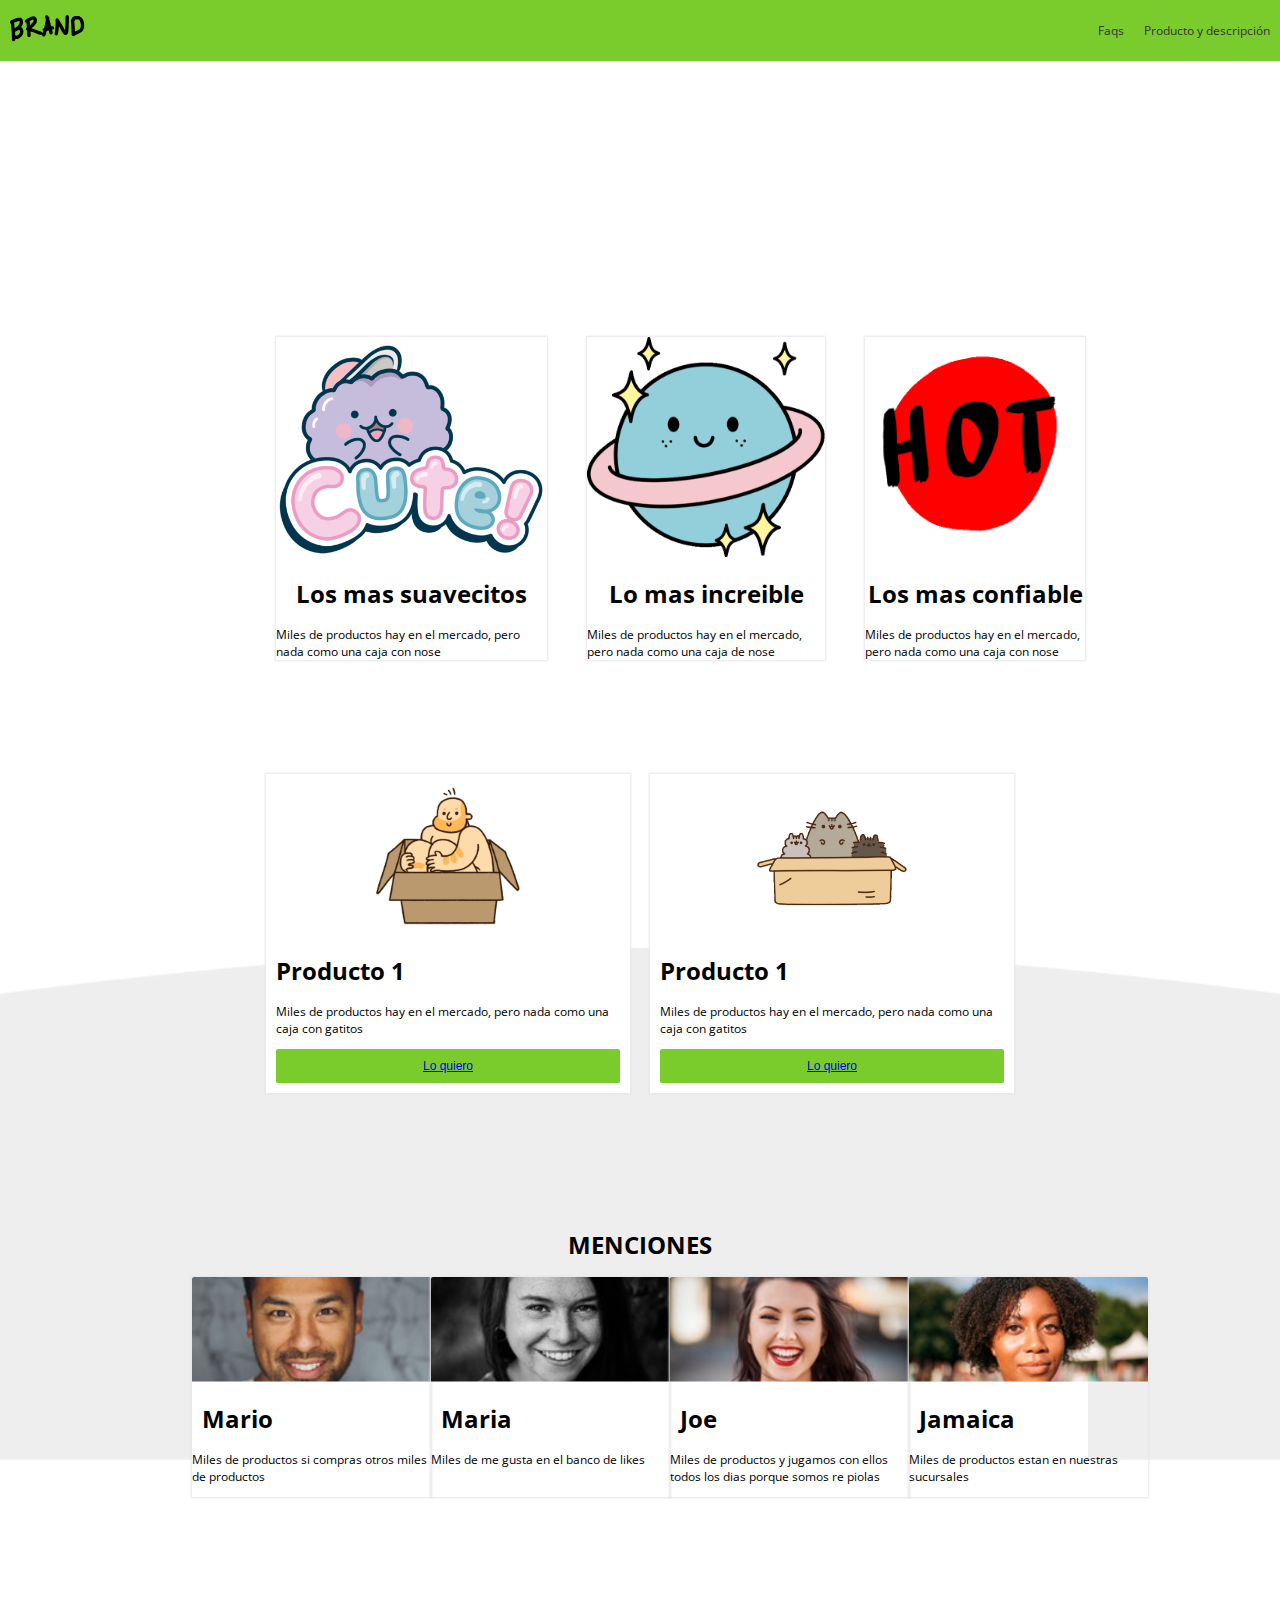
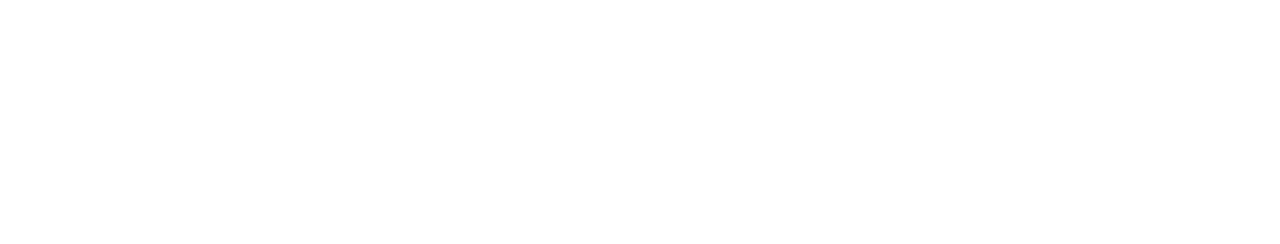
==== index.html @ 3d6200cd "primer commit" ====
<!DOCTYPE html>
<html lang="es">
<head>
  <meta charset="UTF-8">
  <meta name="viewport" content="width=device-width, initial-scale=1.0">
  <meta http-equiv="X-UA-Compatible" content="ie=edge">
  <link rel="stylesheet" href="css/estilos.css">
  <title>Brand</title>
</head>
<body>

  <!-- Aquí empieza el navbar -->
  <nav>
    <div class="brand_image">
      <img src="images/logo.png" alt="">
    </div>
    <div class="nav_options">
      <ul>
        <li><a href="#">Faqs</a></li>
        <li><a href="#">Producto y descripción</a></li>
      </ul>
    </div>
  </nav>

  <!-- Aquí acaba el navbar -->

  <div class="main_section">
    <div class="lo_mas">
      <div class="content">
            <div class="img_content">
              <img src="images/cute.png" alt="">
            </div>
            <h1 class="titulos">Los mas suavecitos</h1>
            <p>Miles de productos hay en el mercado, pero nada como una caja con nose</p>
      </div>
    </div>
    <div class="lo_mas">
      <div class="content">
        <div class="img_content">
          <img src="images/increible.png" alt="">
        </div>
        <h1 class="titulos">Lo mas increible</h1>
        <p>Miles de productos hay en el mercado, pero nada como una caja de nose</p>
      </div>
    </div>
    <div class="lo_mas">
      <div class="content">
        <div class="img_content">
          <img src="images/hot.png" alt="">
        </div>
        <h1 class="titulos">Los mas confiable</h1>
        <p>Miles de productos hay en el mercado, pero nada como una caja con nose</p>
      </div>
    </div>
  </div>
  <div class="products">
    <div class="product">
      <div class="content">
              <div class="img_content">
                <img src="images/box1.png" alt="">
              </div>
              <h1>Producto 1</h1>
              <p>Miles de productos hay en el mercado, pero nada como una caja con gatitos</p>
              <button class="main_button"><a href="venta.html" >Lo quiero</a></button>
      </div>
    </div>
    <div class="product">
      <div class="content">
              <div class="img_content">
                <img src="images/box2.png" alt="">
              </div>
              <h1>Producto 1</h1>
              <p>Miles de productos hay en el mercado, pero nada como una caja con gatitos</p>
              <button class="main_button"><a href="venta.html" >Lo quiero</a></button>
      </div>
    </div>
  </div>
  <div class="section_menciones">
    <div class="titulos_menciones"><h1>MENCIONES</h1></div>
    <div class="menciones">
      <div class="mencion">
        <div class="img_mencion">
          <img src="images/p1.png">
        </div>
        <h1 class="nombre" >Mario</h1>
        <p>Miles de productos si compras otros miles de productos</p>
      </div>
      <div class="mencion">
        <div class="img_mencion">
          <img src="images/p2.png">
        </div>
        <h1 class="nombre" >Maria</h1>
        <p>Miles de  me gusta en el banco de likes</p>
      </div>
      <div class="mencion">
        <div class="img_mencion">
          <img src="images/p3.png">
        </div>
        <h1 class="nombre" >Joe</h1>
        <p>Miles de productos y jugamos con ellos todos los dias porque somos re piolas</p>
      </div>
      <div class="mencion">
        <div class="img_mencion">
          <img src="images/p4.png">
        </div>
        <h1 class="nombre" >Jamaica</h1>
        <p>Miles de productos estan en nuestras sucursales</p>
      </div>
    </div>
  </div>





<scrip src="scripts/scrip.js"></scrip>
</body>
</html>
---- css/estilos.css ----
/*
#  ·················
#  ··_______________
#  ·/·___/·___/·___/
#  /·/__(__··|__··)·
#  \___/____/____/··
#  ·················
*/
@import url('https://fonts.googleapis.com/css?family=Open+Sans:400,700');
/* -------------Variables */
:root{
--green-color:#7ACC2D;
--white-color:white;
--black-color:#313337;
/* Tipografía */
--normal:12px;
/* Espaciado */
--space:10px;
/* Box shadow */
--box:0px 0 2px 1px #e6e5e9;
}

/* -------------Variables */
html,body{
  padding:0px;
  margin:0px;
  font-size: var(--normal);
  font-family: 'Open Sans', sans-serif;
}


nav{
  display: flex;
  background-color: var(--green-color);
  padding: var(--space);
  color: var(--white-color);
  justify-content: space-between;
  align-items: center;
}

nav ul{
  display: flex;
}

nav li{
  padding-left: 20px;
  list-style: none;

}

nav li a{
  color: var(--black-color);
  text-decoration: none;
}

nav li a:hover{
  color: var(--white-color);
}

/* ------------------------ Main section */

.main_section{
  padding: 20%;
  text-align: center;
  display: flex;
  background-position: center top;
}

.section_menciones{
  padding: 15%;
  background-position: center top;
}


.titulos{
  text-align: center;
}

.titulos_menciones{
  margin-top: -440px;
  text-align: center;
}

.lo_mas{
  padding: 20px;
  text-align: left;
}

.lo_mas .content{
  box-shadow: var(--box);
}

.products{
  background-image: url("../images/curve.png");
  max-height: 50px;
  background-size: cover;
  background-position: center top;
  padding:20%;
  display: flex;
}

.product{
  padding: var(--space);
  margin-top: -440px;
  align-items: center;
}
.product .content{
  background-color: var(--white-color);
  padding: var(--space);
  box-shadow: var(--box);
}
.img_content{
  text-align: center;
}

.main_button{
  background-color: var(--green-color);
  width: 100%;
  padding: var(--space);
  font-size: var(--normal);
  color: var(--white-color);
  border:0;
  cursor: pointer;
  border-radius: 2px;
}

.main_button:hover{
  background-color: #5e9e22;
}

.menciones{
  display: flex;
  background-color: white; 
}

.mencion{
  box-shadow: var(--box);
}

.img_mencion{
  text-align: center;
}

.nombre{
  padding-left: 10px;
}

.modulo_pago{
  background-color:var(--white-color);
  box-shadow: var(--box);
  padding:var(--space-2);
  }
  
.modulo_pago_images{
  max-width: 150px;
  text-align: center;
  width: 100%;
  margin:auto;
}

footer{
  display: flex;
  justify-content: space-between;
  font-size: var(--normal);
  background-color: var(--black-color);
  padding: var(--space);
  color: var(--white-color);
}
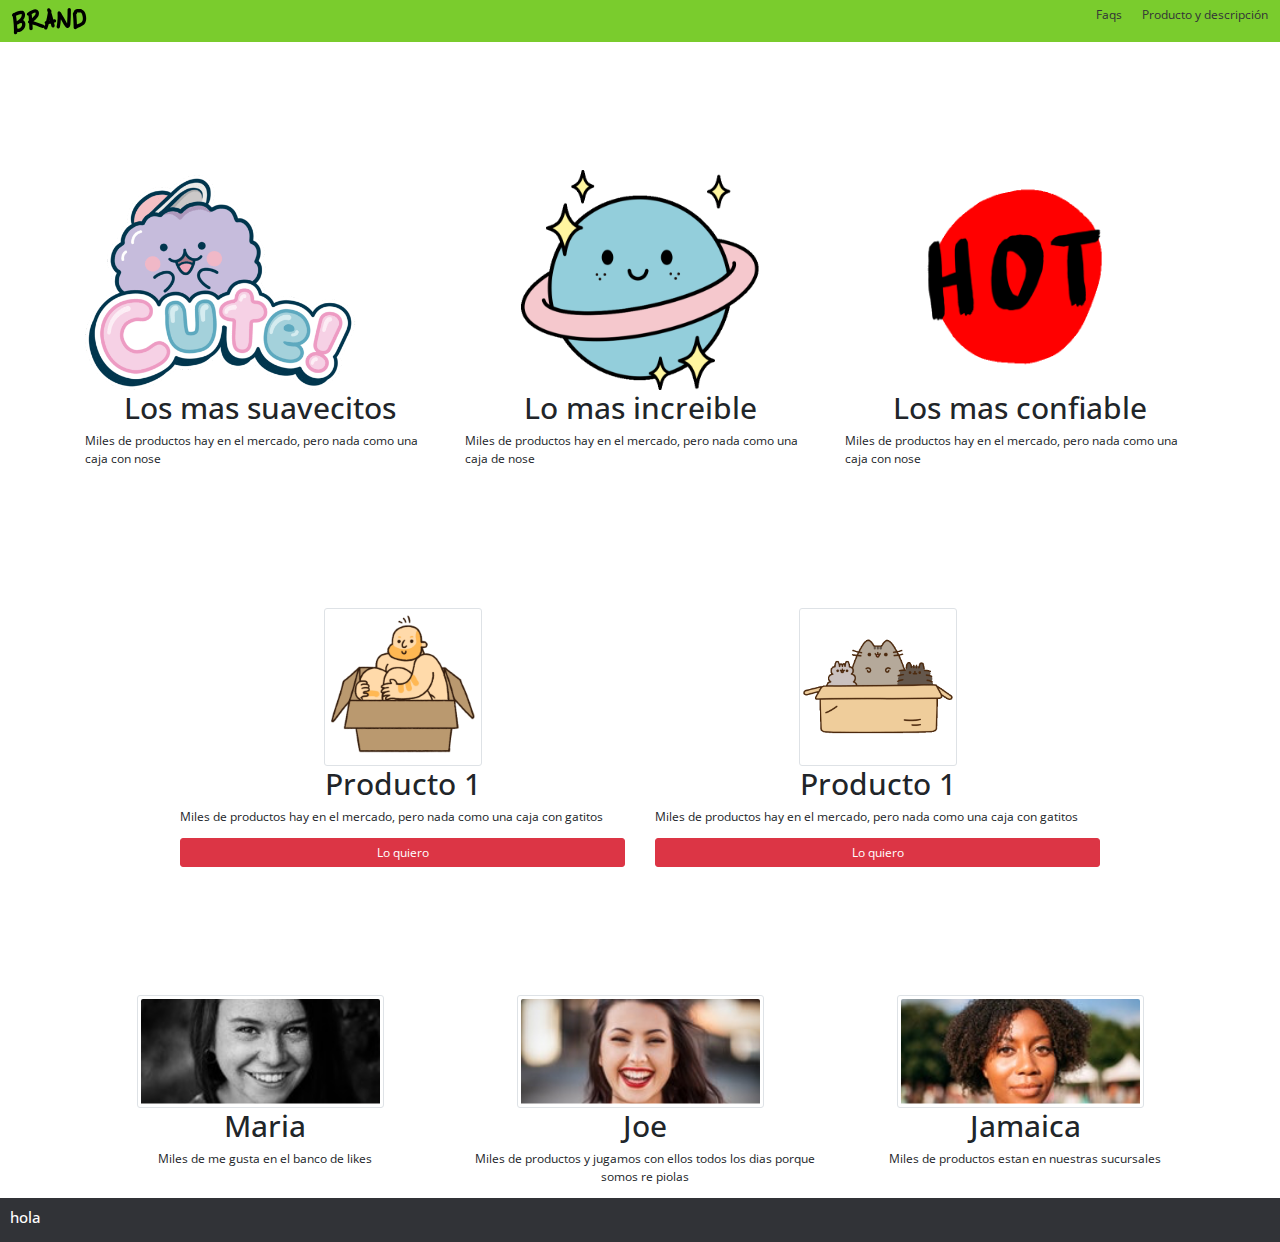
==== commit e8fc9e62: "Agregado bootstrap" ====
--- a/index.html
+++ b/index.html
@@ -4,13 +4,14 @@
   <meta charset="UTF-8">
   <meta name="viewport" content="width=device-width, initial-scale=1.0">
   <meta http-equiv="X-UA-Compatible" content="ie=edge">
+  <link rel="stylesheet" href="https://stackpath.bootstrapcdn.com/bootstrap/4.5.2/css/bootstrap.min.css" integrity="sha384-JcKb8q3iqJ61gNV9KGb8thSsNjpSL0n8PARn9HuZOnIxN0hoP+VmmDGMN5t9UJ0Z" crossorigin="anonymous">
   <link rel="stylesheet" href="css/estilos.css">
   <title>Brand</title>
 </head>
 <body>
 
   <!-- Aquí empieza el navbar -->
-  <nav>
+  <nav class="navbar ">
     <div class="brand_image">
       <img src="images/logo.png" alt="">
     </div>
@@ -23,96 +24,105 @@
   </nav>
 
   <!-- Aquí acaba el navbar -->
-
-  <div class="main_section">
-    <div class="lo_mas">
-      <div class="content">
-            <div class="img_content">
-              <img src="images/cute.png" alt="">
-            </div>
-            <h1 class="titulos">Los mas suavecitos</h1>
-            <p>Miles de productos hay en el mercado, pero nada como una caja con nose</p>
+  <div class="container" style="padding-top: 10%;">
+    <div class="row d-flex justify-content-center"> 
+      <div class="col-xs-12 col-sm-6 col-md-4 ">
+        <div class="content">
+              <div class="img">
+                <img src="images/cute.png" alt="" class="">
+              </div>
+              <h1 class="titulos">Los mas suavecitos</h1>
+              <p >Miles de productos hay en el mercado, pero nada como una caja con nose</p>
+        </div>
+      </div>
+      <div class="col-xs-12 col-sm-6 col-md-4 ">
+        <div class="content">
+          <div class="img_content">
+            <img src="images/increible.png" alt="" class="">
+          </div>
+          <h1 class="titulos">Lo mas increible</h1>
+          <p>Miles de productos hay en el mercado, pero nada como una caja de nose</p>
+        </div>
+      </div>
+      <div class="col-xs-12 col-sm-6 col-md-4">
+        <div class="content">
+          <div class="img_content">
+            <img src="images/hot.png" alt="" class="">
+          </div>
+          <h1 class="titulos">Los mas confiable</h1>
+          <p>Miles de productos hay en el mercado, pero nada como una caja con nose</p>
+        </div>
       </div>
     </div>
-    <div class="lo_mas">
-      <div class="content">
-        <div class="img_content">
-          <img src="images/increible.png" alt="">
+    
+  
+  </div>
+  <div class="container" style="padding-top: 10%;">
+    <div class="row d-flex justify-content-center" >
+      
+      <div class="col-sm-6 col-md-4 col-lg-5">
+        <div class="content">
+                <div class="img_content">
+                  <img src="images/box1.png" alt="" class="img-thumbnail">
+                </div>
+                <h1 class="text-center">Producto 1</h1>
+                <p>Miles de productos hay en el mercado, pero nada como una caja con gatitos</p>
+                <a href="venta.html" class="btn btn-danger btn-block" >Lo quiero</a>
         </div>
-        <h1 class="titulos">Lo mas increible</h1>
-        <p>Miles de productos hay en el mercado, pero nada como una caja de nose</p>
+      </div>
+      <div class="col-sm-6 col-md-4 col-lg-5">
+        <div class="content">
+                <div class="img_content">
+                  <img src="images/box2.png" alt="" class="img-thumbnail">
+                </div>
+                <h1 class="text-center">Producto 1</h1>
+                <p>Miles de productos hay en el mercado, pero nada como una caja con gatitos</p>
+                <a href="venta.html" class="btn btn-danger btn-block" >Lo quiero</a>
+        </div>
       </div>
     </div>
-    <div class="lo_mas">
-      <div class="content">
-        <div class="img_content">
-          <img src="images/hot.png" alt="">
+
+  </div>
+  <div class="container" style="padding-top: 10%;">
+    <div class="row">
+      <div class="col-sm-6 col-md-4 col-lg-4">
+        <div class="img_mencion">
+          <img src="images/p2.png" class="img-thumbnail">
         </div>
-        <h1 class="titulos">Los mas confiable</h1>
-        <p>Miles de productos hay en el mercado, pero nada como una caja con nose</p>
+        <h1 class="nombre text-center" >Maria</h1>
+        <p class="nombre text-center">Miles de  me gusta en el banco de likes</p>
       </div>
+      <div class="col-sm-6 col-md-4 col-lg-4">
+        <div class="img_mencion">
+          <img src="images/p3.png" class="img-thumbnail">
+        </div>
+        <h1 class="nombre text-center" >Joe</h1>
+        <p class="nombre text-center">Miles de productos y jugamos con ellos todos los dias porque somos re piolas</p>
+      </div>
+      <div class="col-sm-6 col-md-4 col-lg-4">
+        <div class="img_mencion">
+          <img src="images/p4.png" class="img-thumbnail">
+        </div>
+        <h1 class="nombre text-center" >Jamaica</h1>
+        <p class="nombre text-center">Miles de productos estan en nuestras sucursales</p>
+      </div>
+
     </div>
   </div>
-  <div class="products">
-    <div class="product">
-      <div class="content">
-              <div class="img_content">
-                <img src="images/box1.png" alt="">
-              </div>
-              <h1>Producto 1</h1>
-              <p>Miles de productos hay en el mercado, pero nada como una caja con gatitos</p>
-              <button class="main_button"><a href="venta.html" >Lo quiero</a></button>
-      </div>
-    </div>
-    <div class="product">
-      <div class="content">
-              <div class="img_content">
-                <img src="images/box2.png" alt="">
-              </div>
-              <h1>Producto 1</h1>
-              <p>Miles de productos hay en el mercado, pero nada como una caja con gatitos</p>
-              <button class="main_button"><a href="venta.html" >Lo quiero</a></button>
-      </div>
-    </div>
+  
+
   </div>
-  <div class="section_menciones">
-    <div class="titulos_menciones"><h1>MENCIONES</h1></div>
-    <div class="menciones">
-      <div class="mencion">
-        <div class="img_mencion">
-          <img src="images/p1.png">
-        </div>
-        <h1 class="nombre" >Mario</h1>
-        <p>Miles de productos si compras otros miles de productos</p>
-      </div>
-      <div class="mencion">
-        <div class="img_mencion">
-          <img src="images/p2.png">
-        </div>
-        <h1 class="nombre" >Maria</h1>
-        <p>Miles de  me gusta en el banco de likes</p>
-      </div>
-      <div class="mencion">
-        <div class="img_mencion">
-          <img src="images/p3.png">
-        </div>
-        <h1 class="nombre" >Joe</h1>
-        <p>Miles de productos y jugamos con ellos todos los dias porque somos re piolas</p>
-      </div>
-      <div class="mencion">
-        <div class="img_mencion">
-          <img src="images/p4.png">
-        </div>
-        <h1 class="nombre" >Jamaica</h1>
-        <p>Miles de productos estan en nuestras sucursales</p>
-      </div>
-    </div>
-  </div>
+  <footer>
+    <h5>hola</h5>
+  </footer>
+  
 
 
 
 
-
-<scrip src="scripts/scrip.js"></scrip>
+  <script src="https://code.jquery.com/jquery-3.5.1.slim.min.js" integrity="sha384-DfXdz2htPH0lsSSs5nCTpuj/zy4C+OGpamoFVy38MVBnE+IbbVYUew+OrCXaRkfj" crossorigin="anonymous"></script>
+  <script src="https://cdn.jsdelivr.net/npm/popper.js@1.16.1/dist/umd/popper.min.js" integrity="sha384-9/reFTGAW83EW2RDu2S0VKaIzap3H66lZH81PoYlFhbGU+6BZp6G7niu735Sk7lN" crossorigin="anonymous"></script>
+  <script src="https://stackpath.bootstrapcdn.com/bootstrap/4.5.2/js/bootstrap.min.js" integrity="sha384-B4gt1jrGC7Jh4AgTPSdUtOBvfO8shuf57BaghqFfPlYxofvL8/KUEfYiJOMMV+rV" crossorigin="anonymous"></script>
+  <script src="scripts/scrip.js"></script>
 </body>
 </html>
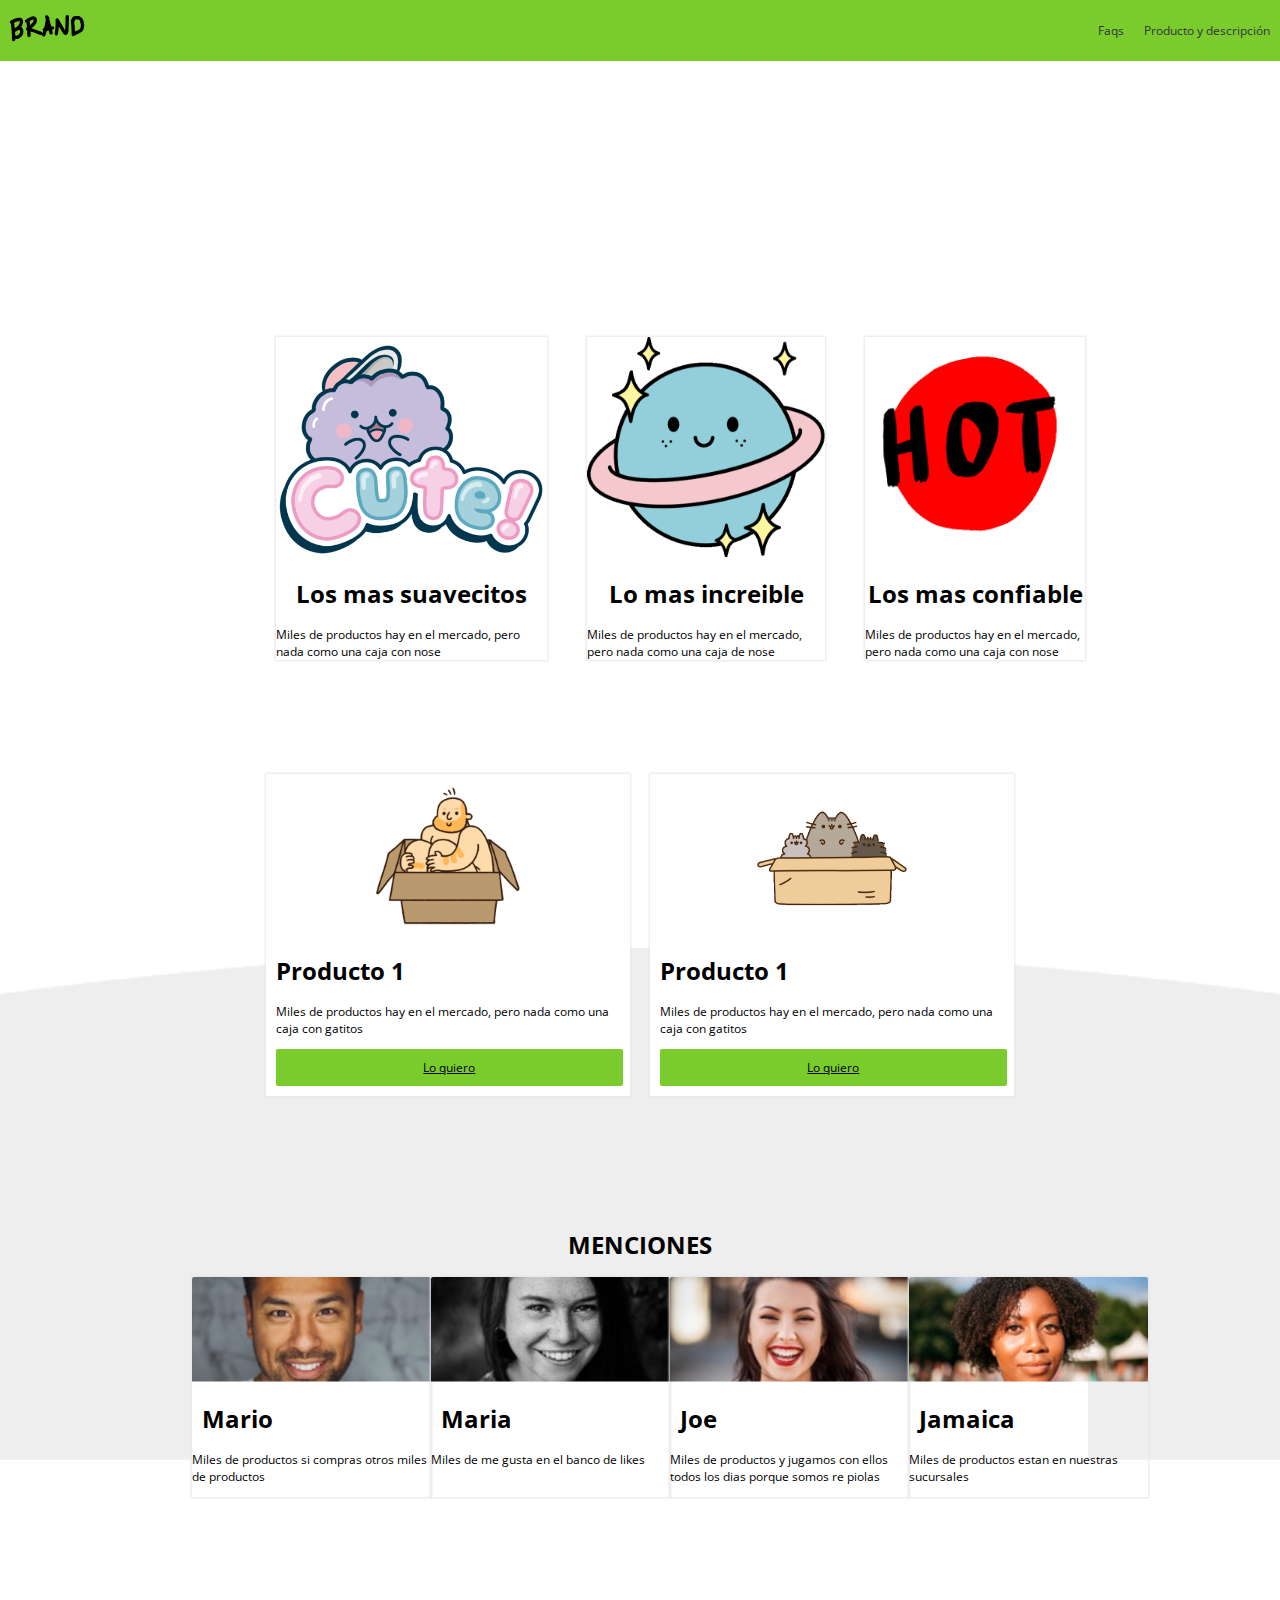
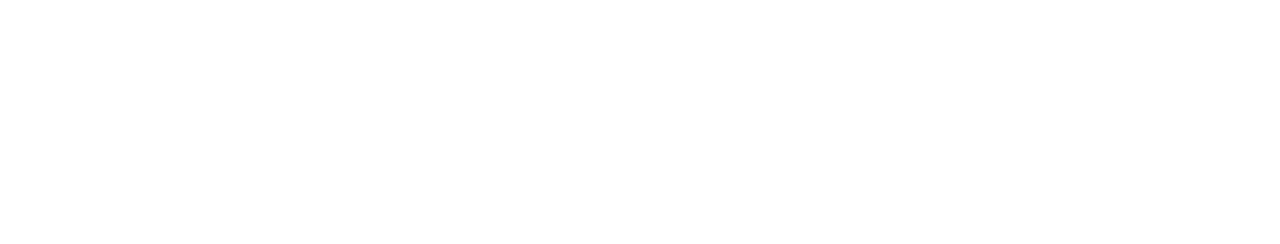
==== commit d4496caa: "actualizacion master" ====
--- a/index.html
+++ b/index.html
@@ -4,14 +4,13 @@
   <meta charset="UTF-8">
   <meta name="viewport" content="width=device-width, initial-scale=1.0">
   <meta http-equiv="X-UA-Compatible" content="ie=edge">
-  <link rel="stylesheet" href="https://stackpath.bootstrapcdn.com/bootstrap/4.5.2/css/bootstrap.min.css" integrity="sha384-JcKb8q3iqJ61gNV9KGb8thSsNjpSL0n8PARn9HuZOnIxN0hoP+VmmDGMN5t9UJ0Z" crossorigin="anonymous">
   <link rel="stylesheet" href="css/estilos.css">
   <title>Brand</title>
 </head>
 <body>
 
   <!-- Aquí empieza el navbar -->
-  <nav class="navbar ">
+  <nav>
     <div class="brand_image">
       <img src="images/logo.png" alt="">
     </div>
@@ -24,105 +23,96 @@
   </nav>
 
   <!-- Aquí acaba el navbar -->
-  <div class="container" style="padding-top: 10%;">
-    <div class="row d-flex justify-content-center"> 
-      <div class="col-xs-12 col-sm-6 col-md-4 ">
-        <div class="content">
-              <div class="img">
-                <img src="images/cute.png" alt="" class="">
-              </div>
-              <h1 class="titulos">Los mas suavecitos</h1>
-              <p >Miles de productos hay en el mercado, pero nada como una caja con nose</p>
-        </div>
-      </div>
-      <div class="col-xs-12 col-sm-6 col-md-4 ">
-        <div class="content">
-          <div class="img_content">
-            <img src="images/increible.png" alt="" class="">
-          </div>
-          <h1 class="titulos">Lo mas increible</h1>
-          <p>Miles de productos hay en el mercado, pero nada como una caja de nose</p>
-        </div>
-      </div>
-      <div class="col-xs-12 col-sm-6 col-md-4">
-        <div class="content">
-          <div class="img_content">
-            <img src="images/hot.png" alt="" class="">
-          </div>
-          <h1 class="titulos">Los mas confiable</h1>
-          <p>Miles de productos hay en el mercado, pero nada como una caja con nose</p>
-        </div>
+
+  <div class="main_section">
+    <div class="lo_mas">
+      <div class="content">
+            <div class="img_content">
+              <img src="images/cute.png" alt="">
+            </div>
+            <h1 class="titulos">Los mas suavecitos</h1>
+            <p>Miles de productos hay en el mercado, pero nada como una caja con nose</p>
       </div>
     </div>
-    
-  
-  </div>
-  <div class="container" style="padding-top: 10%;">
-    <div class="row d-flex justify-content-center" >
-      
-      <div class="col-sm-6 col-md-4 col-lg-5">
-        <div class="content">
-                <div class="img_content">
-                  <img src="images/box1.png" alt="" class="img-thumbnail">
-                </div>
-                <h1 class="text-center">Producto 1</h1>
-                <p>Miles de productos hay en el mercado, pero nada como una caja con gatitos</p>
-                <a href="venta.html" class="btn btn-danger btn-block" >Lo quiero</a>
+    <div class="lo_mas">
+      <div class="content">
+        <div class="img_content">
+          <img src="images/increible.png" alt="">
         </div>
-      </div>
-      <div class="col-sm-6 col-md-4 col-lg-5">
-        <div class="content">
-                <div class="img_content">
-                  <img src="images/box2.png" alt="" class="img-thumbnail">
-                </div>
-                <h1 class="text-center">Producto 1</h1>
-                <p>Miles de productos hay en el mercado, pero nada como una caja con gatitos</p>
-                <a href="venta.html" class="btn btn-danger btn-block" >Lo quiero</a>
-        </div>
+        <h1 class="titulos">Lo mas increible</h1>
+        <p>Miles de productos hay en el mercado, pero nada como una caja de nose</p>
       </div>
     </div>
-
-  </div>
-  <div class="container" style="padding-top: 10%;">
-    <div class="row">
-      <div class="col-sm-6 col-md-4 col-lg-4">
-        <div class="img_mencion">
-          <img src="images/p2.png" class="img-thumbnail">
+    <div class="lo_mas">
+      <div class="content">
+        <div class="img_content">
+          <img src="images/hot.png" alt="">
         </div>
-        <h1 class="nombre text-center" >Maria</h1>
-        <p class="nombre text-center">Miles de  me gusta en el banco de likes</p>
+        <h1 class="titulos">Los mas confiable</h1>
+        <p>Miles de productos hay en el mercado, pero nada como una caja con nose</p>
       </div>
-      <div class="col-sm-6 col-md-4 col-lg-4">
-        <div class="img_mencion">
-          <img src="images/p3.png" class="img-thumbnail">
-        </div>
-        <h1 class="nombre text-center" >Joe</h1>
-        <p class="nombre text-center">Miles de productos y jugamos con ellos todos los dias porque somos re piolas</p>
-      </div>
-      <div class="col-sm-6 col-md-4 col-lg-4">
-        <div class="img_mencion">
-          <img src="images/p4.png" class="img-thumbnail">
-        </div>
-        <h1 class="nombre text-center" >Jamaica</h1>
-        <p class="nombre text-center">Miles de productos estan en nuestras sucursales</p>
-      </div>
-
     </div>
   </div>
-  
-
+  <div class="products">
+    <div class="product">
+      <div class="content">
+              <div class="img_content">
+                <img src="images/box1.png" alt="">
+              </div>
+              <h1>Producto 1</h1>
+              <p>Miles de productos hay en el mercado, pero nada como una caja con gatitos</p>
+              <a href="venta.html" class="main_button botones_productos">Lo quiero</a>
+      </div>
+    </div>
+    <div class="product">
+      <div class="content">
+              <div class="img_content">
+                <img src="images/box2.png" alt="">
+              </div>
+              <h1>Producto 1</h1>
+              <p>Miles de productos hay en el mercado, pero nada como una caja con gatitos</p>
+              <a href="venta.html" class="main_button botones_productos">Lo quiero</a>
+      </div>
+    </div>
   </div>
-  <footer>
-    <h5>hola</h5>
-  </footer>
-  
+  <div class="section_menciones">
+    <div class="titulos_menciones"><h1>MENCIONES</h1></div>
+    <div class="menciones">
+      <div class="mencion">
+        <div class="img_mencion">
+          <img src="images/p1.png">
+        </div>
+        <h1 class="nombre" >Mario</h1>
+        <p>Miles de productos si compras otros miles de productos</p>
+      </div>
+      <div class="mencion">
+        <div class="img_mencion">
+          <img src="images/p2.png">
+        </div>
+        <h1 class="nombre" >Maria</h1>
+        <p>Miles de  me gusta en el banco de likes</p>
+      </div>
+      <div class="mencion">
+        <div class="img_mencion">
+          <img src="images/p3.png">
+        </div>
+        <h1 class="nombre" >Joe</h1>
+        <p>Miles de productos y jugamos con ellos todos los dias porque somos re piolas</p>
+      </div>
+      <div class="mencion">
+        <div class="img_mencion">
+          <img src="images/p4.png">
+        </div>
+        <h1 class="nombre" >Jamaica</h1>
+        <p>Miles de productos estan en nuestras sucursales</p>
+      </div>
+    </div>
+  </div>
 
 
 
 
-  <script src="https://code.jquery.com/jquery-3.5.1.slim.min.js" integrity="sha384-DfXdz2htPH0lsSSs5nCTpuj/zy4C+OGpamoFVy38MVBnE+IbbVYUew+OrCXaRkfj" crossorigin="anonymous"></script>
-  <script src="https://cdn.jsdelivr.net/npm/popper.js@1.16.1/dist/umd/popper.min.js" integrity="sha384-9/reFTGAW83EW2RDu2S0VKaIzap3H66lZH81PoYlFhbGU+6BZp6G7niu735Sk7lN" crossorigin="anonymous"></script>
-  <script src="https://stackpath.bootstrapcdn.com/bootstrap/4.5.2/js/bootstrap.min.js" integrity="sha384-B4gt1jrGC7Jh4AgTPSdUtOBvfO8shuf57BaghqFfPlYxofvL8/KUEfYiJOMMV+rV" crossorigin="anonymous"></script>
-  <script src="scripts/scrip.js"></script>
+
+<scrip src="scripts/scrip.js"></scrip>
 </body>
 </html>
--- a/css/estilos.css
+++ b/css/estilos.css
@@ -26,6 +26,15 @@
   margin:0px;
   font-size: var(--normal);
   font-family: 'Open Sans', sans-serif;
+}
+
+footer{
+  display: flex;
+  justify-content: space-between;
+  font-size: var(--normal);
+  background-color: var(--black-color);
+  padding: var(--space);
+  color: var(--white-color);
 }
 
 
@@ -158,11 +167,13 @@
   margin:auto;
 }
 
-footer{
-  display: flex;
-  justify-content: space-between;
-  font-size: var(--normal);
-  background-color: var(--black-color);
-  padding: var(--space);
-  color: var(--white-color);
-}+.botones_productos{
+  display: block;
+  text-align: center;
+  color: black;
+  width: 95%;
+}
+  
+
+
+
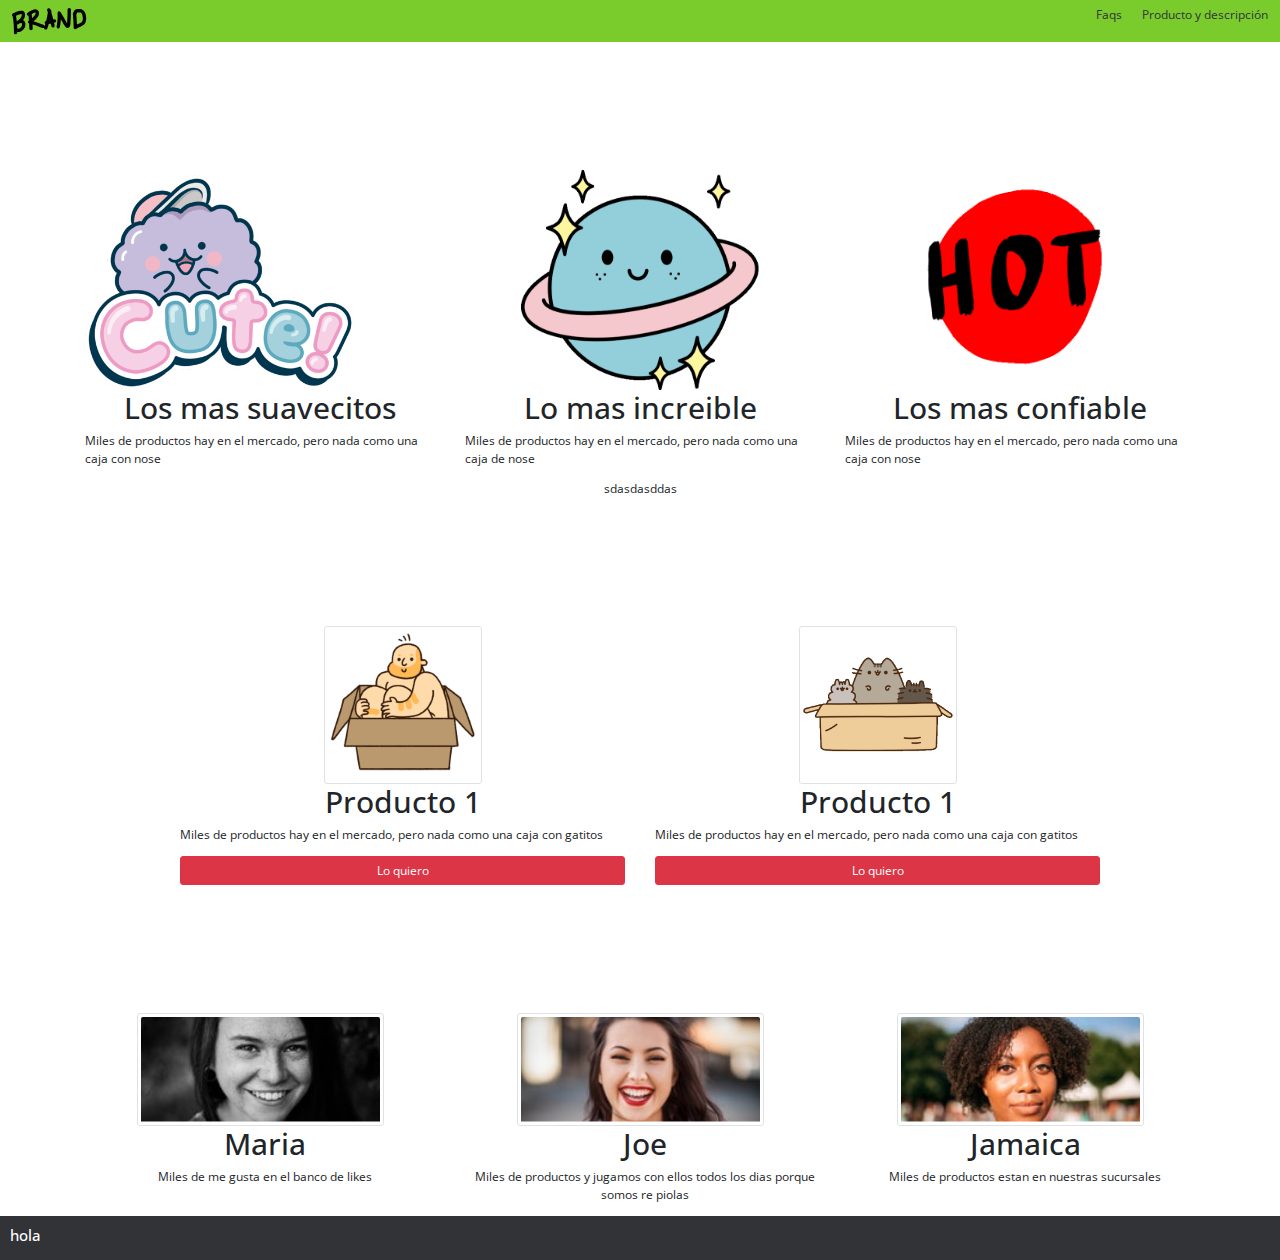
==== commit ff404c7b: "pruebo rama" ====
--- a/index.html
+++ b/index.html
@@ -4,13 +4,14 @@
   <meta charset="UTF-8">
   <meta name="viewport" content="width=device-width, initial-scale=1.0">
   <meta http-equiv="X-UA-Compatible" content="ie=edge">
+  <link rel="stylesheet" href="https://stackpath.bootstrapcdn.com/bootstrap/4.5.2/css/bootstrap.min.css" integrity="sha384-JcKb8q3iqJ61gNV9KGb8thSsNjpSL0n8PARn9HuZOnIxN0hoP+VmmDGMN5t9UJ0Z" crossorigin="anonymous">
   <link rel="stylesheet" href="css/estilos.css">
   <title>Brand</title>
 </head>
 <body>
 
   <!-- Aquí empieza el navbar -->
-  <nav>
+  <nav class="navbar ">
     <div class="brand_image">
       <img src="images/logo.png" alt="">
     </div>
@@ -23,96 +24,105 @@
   </nav>
 
   <!-- Aquí acaba el navbar -->
-
-  <div class="main_section">
-    <div class="lo_mas">
-      <div class="content">
-            <div class="img_content">
-              <img src="images/cute.png" alt="">
-            </div>
-            <h1 class="titulos">Los mas suavecitos</h1>
-            <p>Miles de productos hay en el mercado, pero nada como una caja con nose</p>
+  <div class="container" style="padding-top: 10%;">
+    <div class="row d-flex justify-content-center"> 
+      <div class="col-xs-12 col-sm-6 col-md-4 ">
+        <div class="content">
+              <div class="img">
+                <img src="images/cute.png" alt="" class="">
+              </div>
+              <h1 class="titulos">Los mas suavecitos</h1>
+              <p >Miles de productos hay en el mercado, pero nada como una caja con nose</p>
+        </div>
+      </div>
+      <div class="col-xs-12 col-sm-6 col-md-4 ">
+        <div class="content">
+          <div class="img_content">
+            <img src="images/increible.png" alt="" class="">
+          </div>
+          <h1 class="titulos">Lo mas increible</h1>
+          <p>Miles de productos hay en el mercado, pero nada como una caja de nose</p>
+        </div>
+      </div>
+      <div class="col-xs-12 col-sm-6 col-md-4">
+        <div class="content">
+          <div class="img_content">
+            <img src="images/hot.png" alt="" class="">
+          </div>
+          <h1 class="titulos">Los mas confiable</h1>
+          <p>Miles de productos hay en el mercado, pero nada como una caja con nose</p>
+        </div>
+      </div> sdasdasddas
+    </div>
+    
+  
+  </div>
+  <div class="container" style="padding-top: 10%;">
+    <div class="row d-flex justify-content-center" >
+      
+      <div class="col-sm-6 col-md-4 col-lg-5">
+        <div class="content">
+                <div class="img_content">
+                  <img src="images/box1.png" alt="" class="img-thumbnail">
+                </div>
+                <h1 class="text-center">Producto 1</h1>
+                <p>Miles de productos hay en el mercado, pero nada como una caja con gatitos</p>
+                <a href="venta.html" class="btn btn-danger btn-block" >Lo quiero</a>
+        </div>
+      </div>
+      <div class="col-sm-6 col-md-4 col-lg-5">
+        <div class="content">
+                <div class="img_content">
+                  <img src="images/box2.png" alt="" class="img-thumbnail">
+                </div>
+                <h1 class="text-center">Producto 1</h1>
+                <p>Miles de productos hay en el mercado, pero nada como una caja con gatitos</p>
+                <a href="venta.html" class="btn btn-danger btn-block" >Lo quiero</a>
+        </div>
       </div>
     </div>
-    <div class="lo_mas">
-      <div class="content">
-        <div class="img_content">
-          <img src="images/increible.png" alt="">
+
+  </div>
+  <div class="container" style="padding-top: 10%;">
+    <div class="row">
+      <div class="col-sm-6 col-md-4 col-lg-4">
+        <div class="img_mencion">
+          <img src="images/p2.png" class="img-thumbnail">
         </div>
-        <h1 class="titulos">Lo mas increible</h1>
-        <p>Miles de productos hay en el mercado, pero nada como una caja de nose</p>
+        <h1 class="nombre text-center" >Maria</h1>
+        <p class="nombre text-center">Miles de  me gusta en el banco de likes</p>
       </div>
-    </div>
-    <div class="lo_mas">
-      <div class="content">
-        <div class="img_content">
-          <img src="images/hot.png" alt="">
+      <div class="col-sm-6 col-md-4 col-lg-4">
+        <div class="img_mencion">
+          <img src="images/p3.png" class="img-thumbnail">
         </div>
-        <h1 class="titulos">Los mas confiable</h1>
-        <p>Miles de productos hay en el mercado, pero nada como una caja con nose</p>
+        <h1 class="nombre text-center" >Joe</h1>
+        <p class="nombre text-center">Miles de productos y jugamos con ellos todos los dias porque somos re piolas</p>
       </div>
+      <div class="col-sm-6 col-md-4 col-lg-4">
+        <div class="img_mencion">
+          <img src="images/p4.png" class="img-thumbnail">
+        </div>
+        <h1 class="nombre text-center" >Jamaica</h1>
+        <p class="nombre text-center">Miles de productos estan en nuestras sucursales</p>
+      </div>
+
     </div>
   </div>
-  <div class="products">
-    <div class="product">
-      <div class="content">
-              <div class="img_content">
-                <img src="images/box1.png" alt="">
-              </div>
-              <h1>Producto 1</h1>
-              <p>Miles de productos hay en el mercado, pero nada como una caja con gatitos</p>
-              <a href="venta.html" class="main_button botones_productos">Lo quiero</a>
-      </div>
-    </div>
-    <div class="product">
-      <div class="content">
-              <div class="img_content">
-                <img src="images/box2.png" alt="">
-              </div>
-              <h1>Producto 1</h1>
-              <p>Miles de productos hay en el mercado, pero nada como una caja con gatitos</p>
-              <a href="venta.html" class="main_button botones_productos">Lo quiero</a>
-      </div>
-    </div>
+  
+
   </div>
-  <div class="section_menciones">
-    <div class="titulos_menciones"><h1>MENCIONES</h1></div>
-    <div class="menciones">
-      <div class="mencion">
-        <div class="img_mencion">
-          <img src="images/p1.png">
-        </div>
-        <h1 class="nombre" >Mario</h1>
-        <p>Miles de productos si compras otros miles de productos</p>
-      </div>
-      <div class="mencion">
-        <div class="img_mencion">
-          <img src="images/p2.png">
-        </div>
-        <h1 class="nombre" >Maria</h1>
-        <p>Miles de  me gusta en el banco de likes</p>
-      </div>
-      <div class="mencion">
-        <div class="img_mencion">
-          <img src="images/p3.png">
-        </div>
-        <h1 class="nombre" >Joe</h1>
-        <p>Miles de productos y jugamos con ellos todos los dias porque somos re piolas</p>
-      </div>
-      <div class="mencion">
-        <div class="img_mencion">
-          <img src="images/p4.png">
-        </div>
-        <h1 class="nombre" >Jamaica</h1>
-        <p>Miles de productos estan en nuestras sucursales</p>
-      </div>
-    </div>
-  </div>
+  <footer>
+    <h5>hola</h5>
+  </footer>
+  
 
 
 
 
-
-<scrip src="scripts/scrip.js"></scrip>
+  <script src="https://code.jquery.com/jquery-3.5.1.slim.min.js" integrity="sha384-DfXdz2htPH0lsSSs5nCTpuj/zy4C+OGpamoFVy38MVBnE+IbbVYUew+OrCXaRkfj" crossorigin="anonymous"></script>
+  <script src="https://cdn.jsdelivr.net/npm/popper.js@1.16.1/dist/umd/popper.min.js" integrity="sha384-9/reFTGAW83EW2RDu2S0VKaIzap3H66lZH81PoYlFhbGU+6BZp6G7niu735Sk7lN" crossorigin="anonymous"></script>
+  <script src="https://stackpath.bootstrapcdn.com/bootstrap/4.5.2/js/bootstrap.min.js" integrity="sha384-B4gt1jrGC7Jh4AgTPSdUtOBvfO8shuf57BaghqFfPlYxofvL8/KUEfYiJOMMV+rV" crossorigin="anonymous"></script>
+  <script src="scripts/scrip.js"></script>
 </body>
 </html>
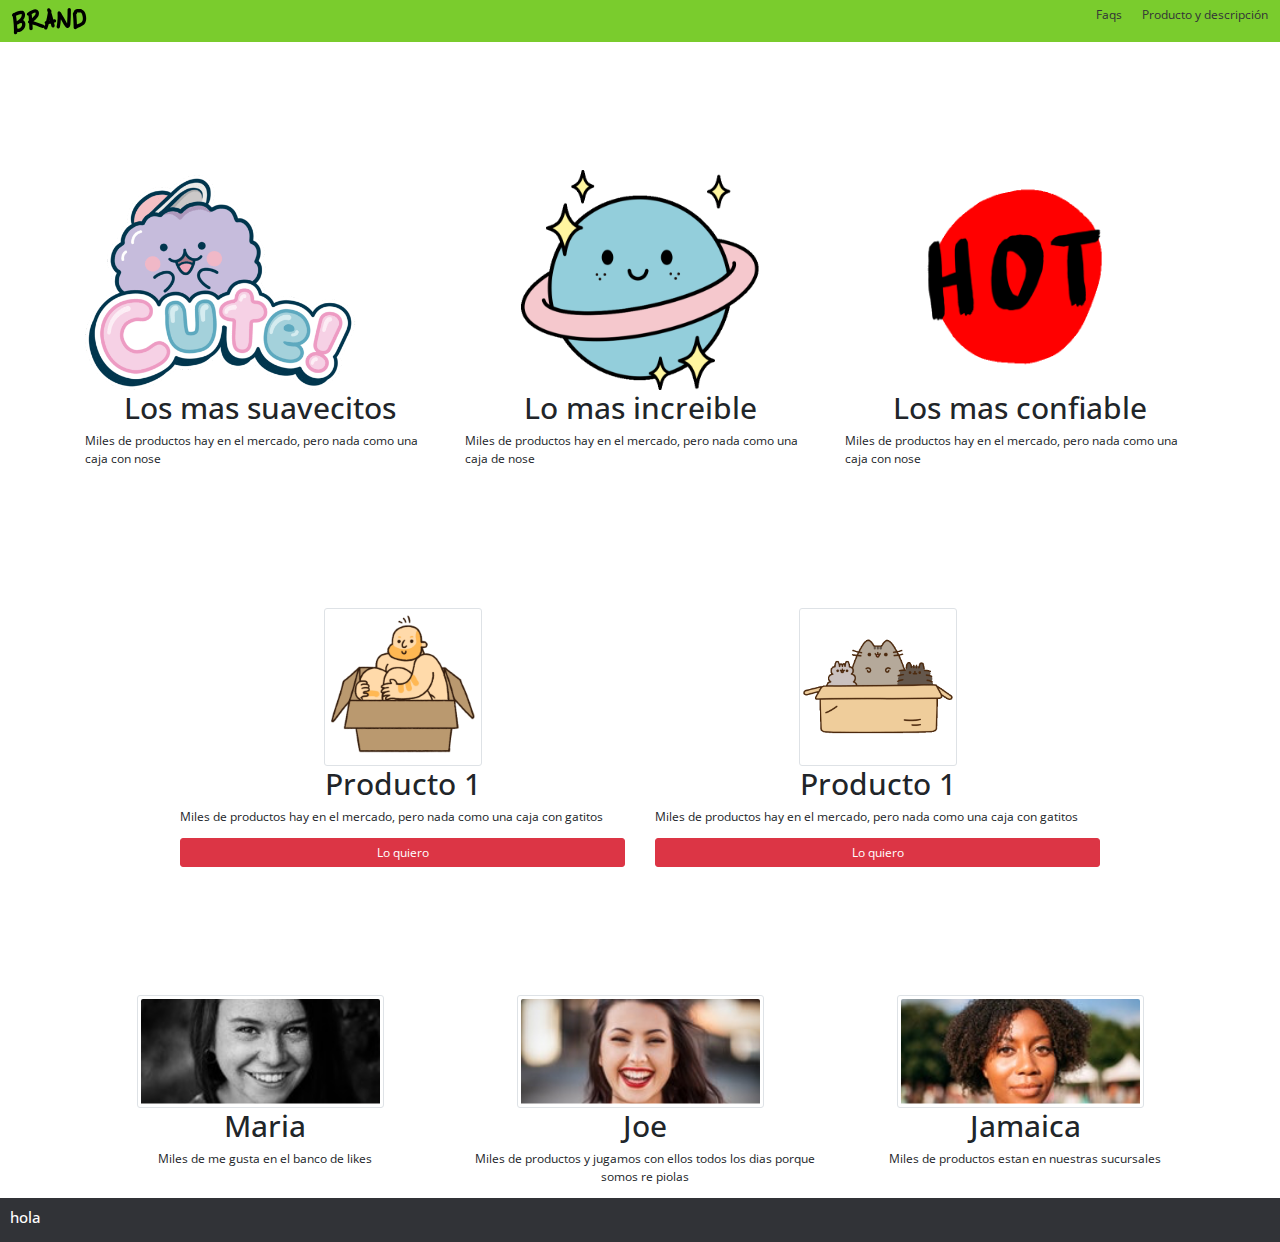
==== commit f4eb8554: "arreglo mal push" ====
--- a/index.html
+++ b/index.html
@@ -52,7 +52,7 @@
           <h1 class="titulos">Los mas confiable</h1>
           <p>Miles de productos hay en el mercado, pero nada como una caja con nose</p>
         </div>
-      </div> sdasdasddas
+      </div> 
     </div>
     
   
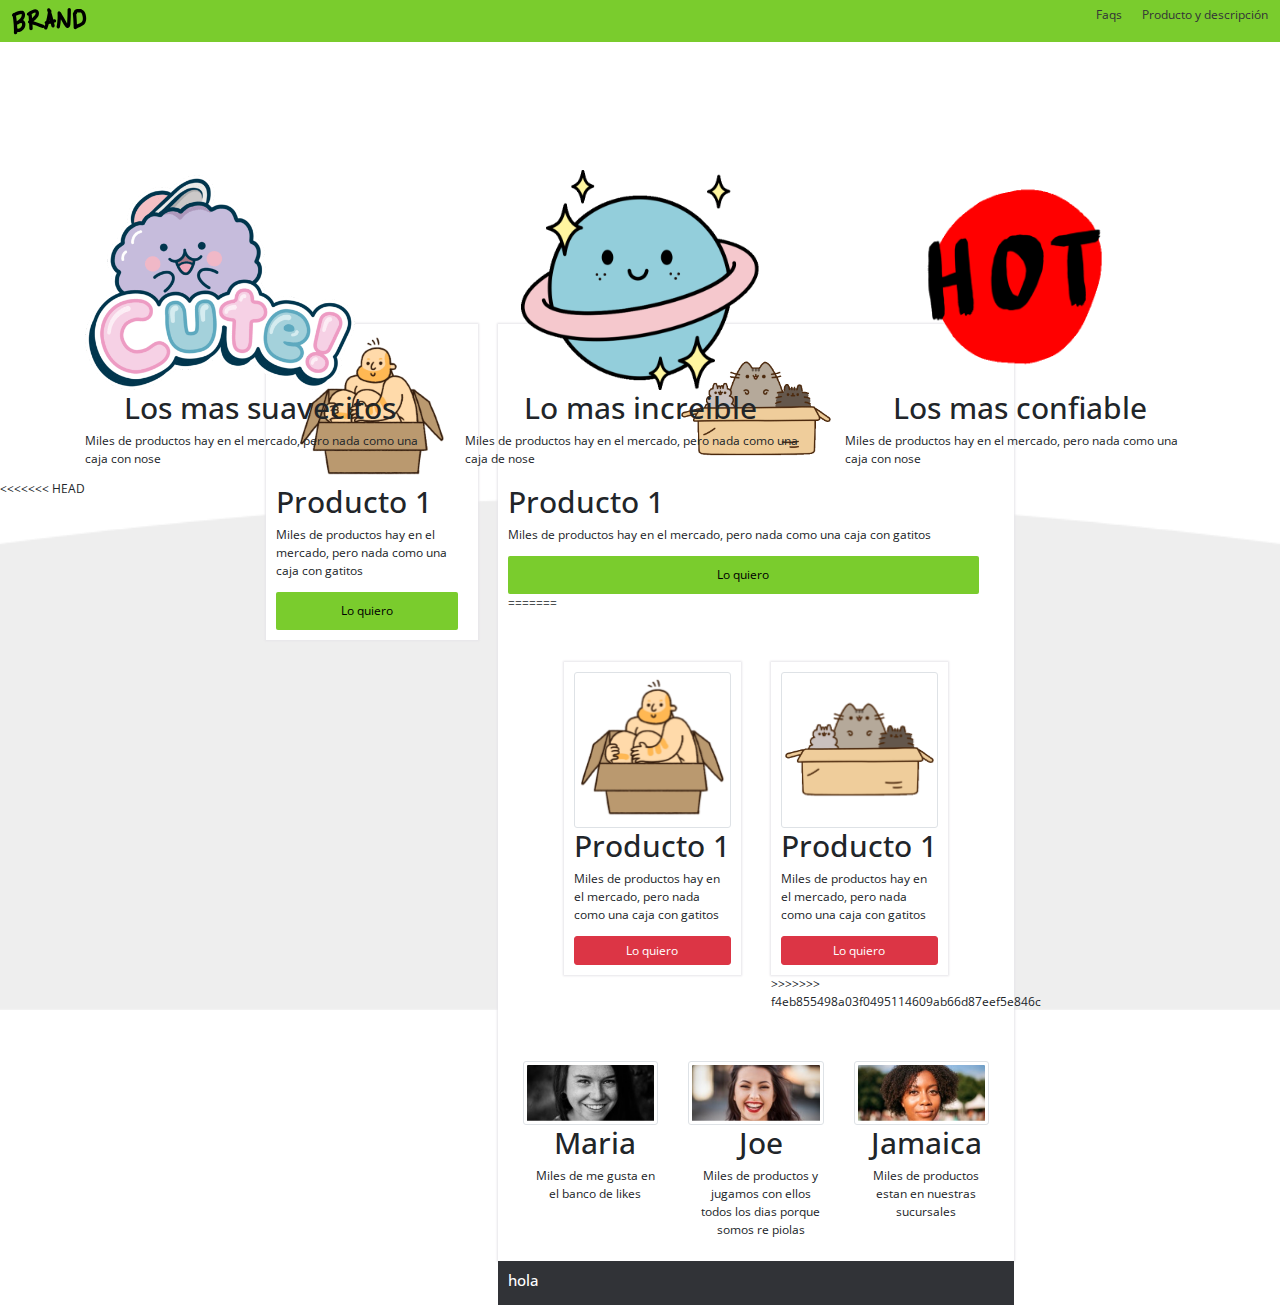
==== commit fc8a795f: "primer commit" ====
--- a/index.html
+++ b/index.html
@@ -57,6 +57,27 @@
     
   
   </div>
+<<<<<<< HEAD
+  <div class="products">
+    <div class="product">
+      <div class="content">
+              <div class="img_content">
+                <img src="images/box1.png" alt="">
+              </div>
+              <h1>Producto 1</h1>
+              <p>Miles de productos hay en el mercado, pero nada como una caja con gatitos</p>
+              <a href="venta.html" class="main_button botones_productos">Lo quiero</a>
+      </div>
+    </div>
+    <div class="product">
+      <div class="content">
+              <div class="img_content">
+                <img src="images/box2.png" alt="">
+              </div>
+              <h1>Producto 1</h1>
+              <p>Miles de productos hay en el mercado, pero nada como una caja con gatitos</p>
+              <a href="venta.html" class="main_button botones_productos">Lo quiero</a>
+=======
   <div class="container" style="padding-top: 10%;">
     <div class="row d-flex justify-content-center" >
       
@@ -79,6 +100,7 @@
                 <p>Miles de productos hay en el mercado, pero nada como una caja con gatitos</p>
                 <a href="venta.html" class="btn btn-danger btn-block" >Lo quiero</a>
         </div>
+>>>>>>> f4eb855498a03f0495114609ab66d87eef5e846c
       </div>
     </div>
 
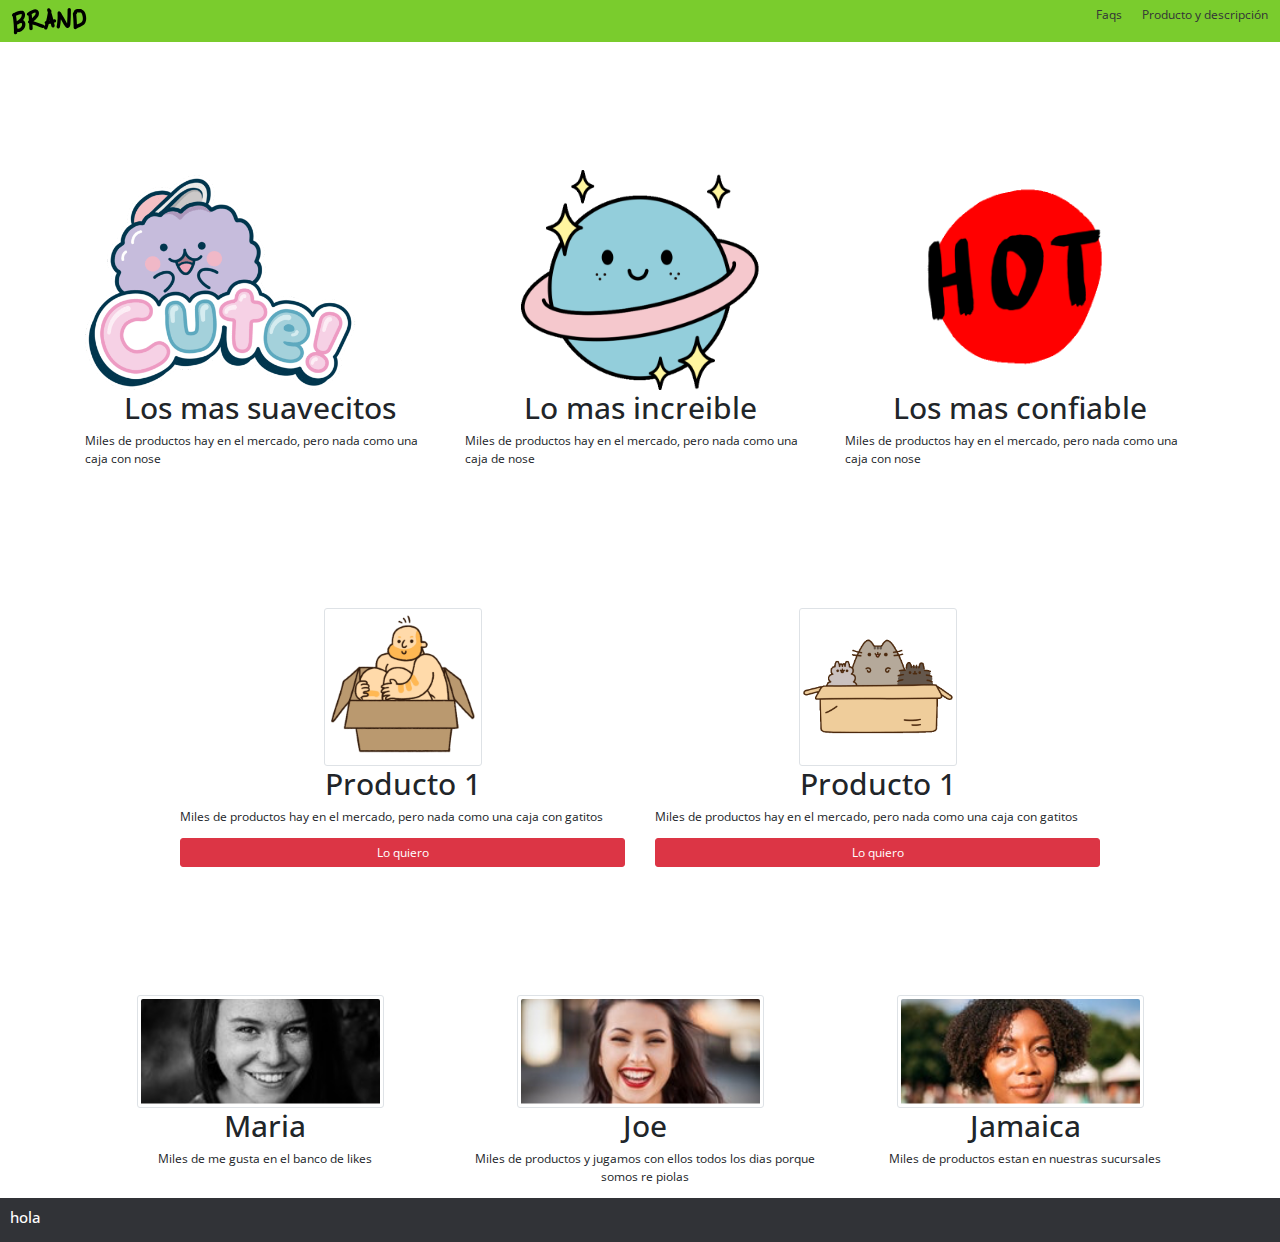
==== commit ea6a23fa: "new" ====
--- a/index.html
+++ b/index.html
@@ -57,27 +57,6 @@
     
   
   </div>
-<<<<<<< HEAD
-  <div class="products">
-    <div class="product">
-      <div class="content">
-              <div class="img_content">
-                <img src="images/box1.png" alt="">
-              </div>
-              <h1>Producto 1</h1>
-              <p>Miles de productos hay en el mercado, pero nada como una caja con gatitos</p>
-              <a href="venta.html" class="main_button botones_productos">Lo quiero</a>
-      </div>
-    </div>
-    <div class="product">
-      <div class="content">
-              <div class="img_content">
-                <img src="images/box2.png" alt="">
-              </div>
-              <h1>Producto 1</h1>
-              <p>Miles de productos hay en el mercado, pero nada como una caja con gatitos</p>
-              <a href="venta.html" class="main_button botones_productos">Lo quiero</a>
-=======
   <div class="container" style="padding-top: 10%;">
     <div class="row d-flex justify-content-center" >
       
@@ -100,7 +79,6 @@
                 <p>Miles de productos hay en el mercado, pero nada como una caja con gatitos</p>
                 <a href="venta.html" class="btn btn-danger btn-block" >Lo quiero</a>
         </div>
->>>>>>> f4eb855498a03f0495114609ab66d87eef5e846c
       </div>
     </div>
 
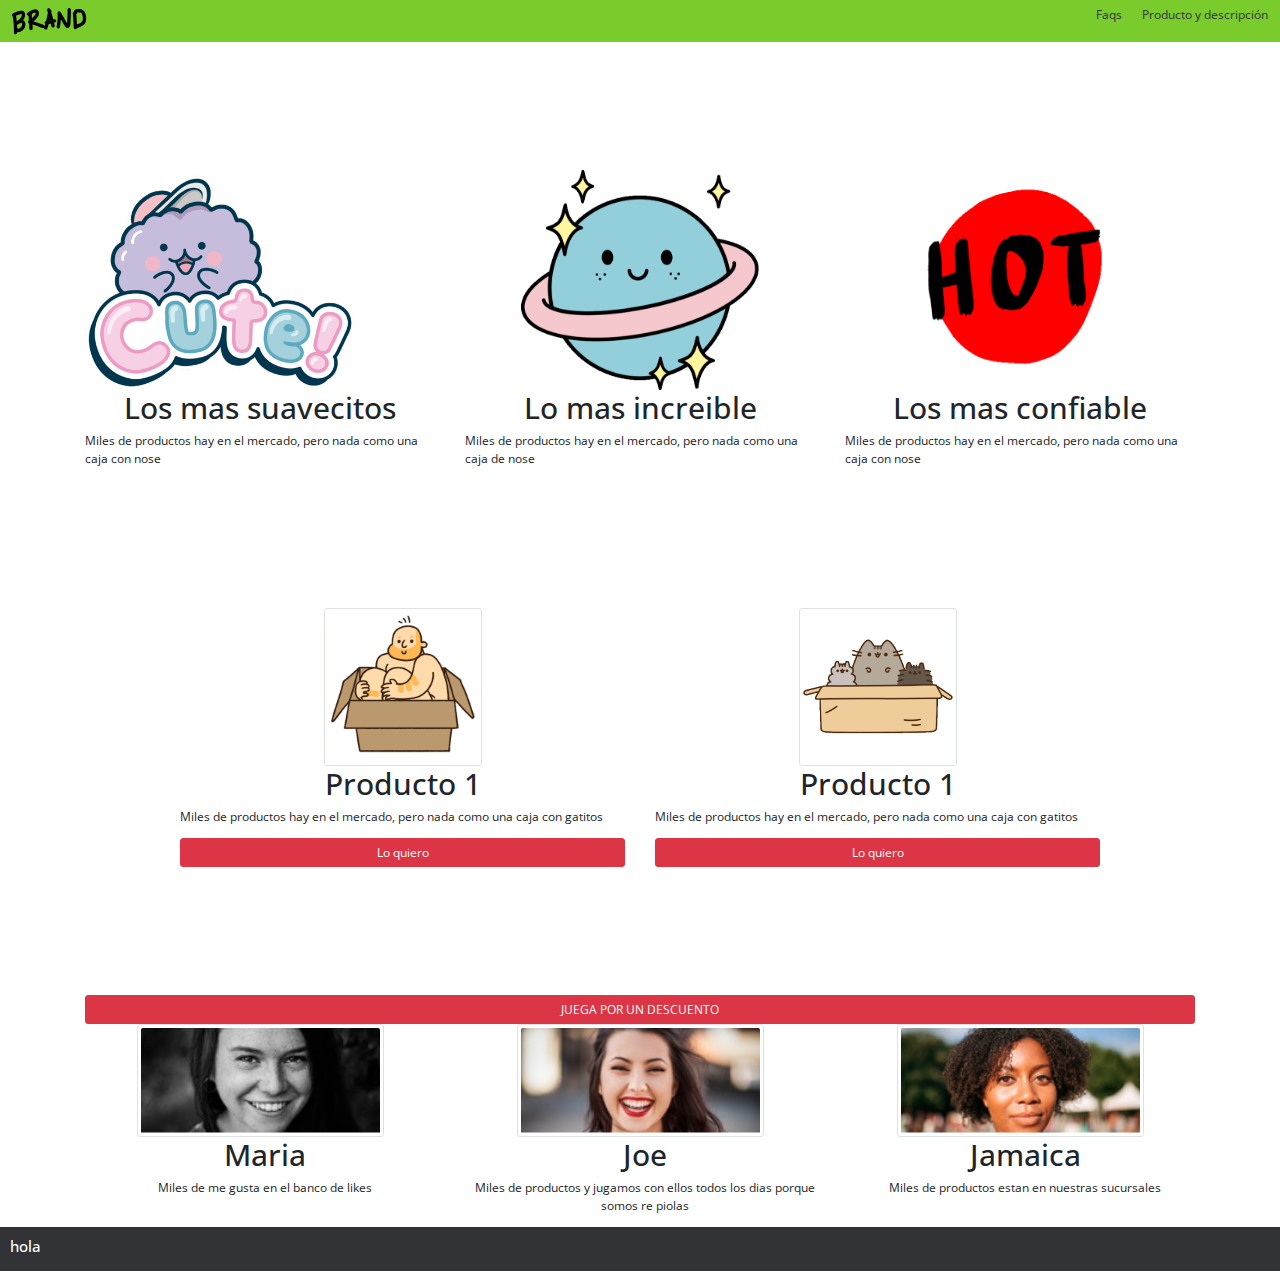
==== commit 78532260: "agrego juego" ====
--- a/index.html
+++ b/index.html
@@ -13,7 +13,7 @@
   <!-- Aquí empieza el navbar -->
   <nav class="navbar ">
     <div class="brand_image">
-      <img src="images/logo.png" alt="">
+      <a href="index.html"><img src="images/logo.png" alt=""></a>
     </div>
     <div class="nav_options">
       <ul>
@@ -24,6 +24,7 @@
   </nav>
 
   <!-- Aquí acaba el navbar -->
+  
   <div class="container" style="padding-top: 10%;">
     <div class="row d-flex justify-content-center"> 
       <div class="col-xs-12 col-sm-6 col-md-4 ">
@@ -85,6 +86,9 @@
   </div>
   <div class="container" style="padding-top: 10%;">
     <div class="row">
+      <div class="col-sm-12 col-md-12 col-lg-12">
+        <a href="juego.html" class="btn btn-danger btn-block">JUEGA POR UN DESCUENTO</a>
+      </div>
       <div class="col-sm-6 col-md-4 col-lg-4">
         <div class="img_mencion">
           <img src="images/p2.png" class="img-thumbnail">
